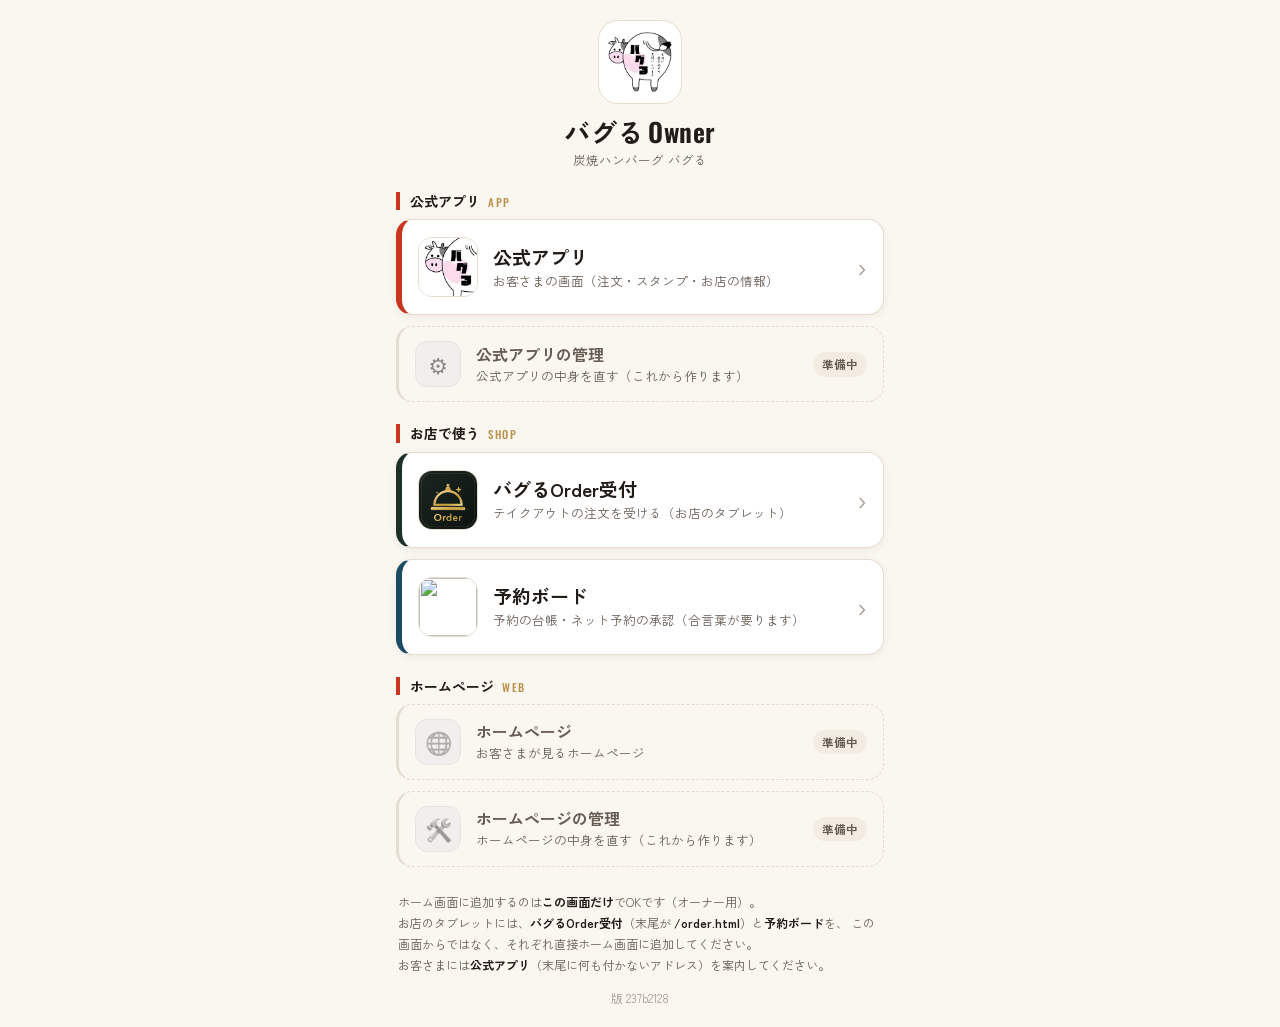
==== owner/index.html @ 52269efe "公開 2026-10-30 16:15（版 237b2128）" ====
<!DOCTYPE html>
<html lang="ja">
<head>
<meta charset="UTF-8">
<meta name="viewport" content="width=device-width, initial-scale=1, viewport-fit=cover">
<meta name="robots" content="noindex, nofollow">   <!-- 試作のあいだは検索に出さない（公式アプリと同じ。2026-10-29 決定） -->
<meta name="apple-mobile-web-app-capable" content="yes">
<meta name="mobile-web-app-capable" content="yes">
<meta name="apple-mobile-web-app-status-bar-style" content="black-translucent">
<meta name="apple-mobile-web-app-title" content="バグる Owner">
<meta name="theme-color" content="#1f1916">
<link rel="manifest" href="manifest.json">
<link rel="apple-touch-icon" href="img/owner-icon-180.png">
<link rel="icon" type="image/png" sizes="64x64" href="img/owner-icon-64.png">
<title>バグる Owner｜炭焼ハンバーグ バグる</title>
<!-- 字の形は公式アプリ・ホームページと同じ。読めないときは、スマホの字で出る -->
<link rel="preconnect" href="https://fonts.googleapis.com">
<link rel="preconnect" href="https://fonts.gstatic.com" crossorigin>
<link rel="stylesheet" href="https://fonts.googleapis.com/css2?family=Oswald:wght@500;600&family=Zen+Kaku+Gothic+New:wght@400;500;700&display=swap">
<style>
/* ============================================================
 *  バグる Owner（ホーム画面のフォルダ代わり）
 *  T3 Owner（T3Works/owner/）と同じ考え方。ここから、バグるのアプリを開きます。
 *  ★見た目はこのファイルだけで完結させる（公式アプリの css/app.css は読まない。
 *    あちらを直したときに、この画面が崩れないように）。色の値は css/app.css の :root と同じ
 * ============================================================ */
:root {
  --coal: #1f1916;
  --cream: #faf6f0;
  --paper: #ffffff;
  --brass: #b8914b;
  --ember: #c7361d;
  --ink: #221c18;
  --sub: #675d55;
  --weak: #a3988e;
  --line: #e6dccf;
  --soft: #f3ece2;
  --jp: "Zen Kaku Gothic New", "Hiragino Sans", "Hiragino Kaku Gothic ProN", "Noto Sans JP", "Yu Gothic", system-ui, sans-serif;
  --en: "Oswald", "Zen Kaku Gothic New", "Hiragino Sans", sans-serif;
}
* { box-sizing: border-box; -webkit-tap-highlight-color: transparent; }
html, body { margin: 0; }
/* 画面の真ん中に置きます。
   iPhone の上端（ノッチ／ダイナミックアイランド）に食い込まないよう、safe-area-inset 分の余白を必ず空けます */
body {
  min-height: 100dvh;
  display: flex;
  padding: calc(env(safe-area-inset-top) + 20px) 0 calc(env(safe-area-inset-bottom) + 20px);
  background: var(--cream);
  color: var(--ink);
  font-family: var(--jp);
  font-size: 15px;
  line-height: 1.6;
  -webkit-font-smoothing: antialiased;
}
/* margin:auto は、中身が画面より高くなっても上が切れない中央寄せです */
.hub { margin: auto; width: 100%; max-width: 520px; padding: 0 16px; }

.hub__head { text-align: center; margin-bottom: 22px; }
.hub__logo {
  width: 84px; height: 84px; margin: 0 auto 12px;
  display: flex; align-items: center; justify-content: center;
  background: var(--paper); border: 1px solid var(--line); border-radius: 20px;
  overflow: hidden;
}
.hub__logo img { width: 78%; height: 78%; object-fit: contain; }
.hub__title { margin: 0; font-family: var(--en); font-size: 26px; font-weight: 600; letter-spacing: .02em; line-height: 1.2; }
.hub__title b { font-family: var(--jp); font-weight: 700; margin-right: .18em; }
.hub__shop { margin: 3px 0 0; font-size: 12.5px; color: var(--sub); }

/* まとまりの見出し（公式アプリ・お店・ホームページ）。赤い縦の線と、右に小さな英字は公式アプリと同じ印 */
.hub__group { margin: 22px 0 9px; display: flex; align-items: baseline; gap: 8px;
  padding-left: 10px; border-left: 4px solid var(--ember); font-size: 14px; font-weight: 700; line-height: 1.3; }
.hub__group::after { content: attr(data-en); font-family: var(--en); font-size: 11px; font-weight: 500;
  letter-spacing: .14em; color: var(--brass); }

.hub__list { list-style: none; margin: 0; padding: 0; display: flex; flex-direction: column; gap: 11px; }
.hub-card {
  display: flex; align-items: center; gap: 15px; width: 100%;
  min-height: 96px; padding: 16px 16px;
  background: var(--paper);
  border: 1px solid var(--line);
  border-left: 6px solid var(--card-color);
  border-radius: 16px; box-shadow: 0 2px 8px rgba(31, 25, 22, .06);
  color: var(--ink); text-align: left; text-decoration: none;
}
a.hub-card:active { background: var(--soft); }
.hub-card__icon {
  flex: 0 0 auto; width: 60px; height: 60px;
  background: var(--paper); border: 1px solid var(--line); border-radius: 14px;
  overflow: hidden;
}
.hub-card__icon img { width: 100%; height: 100%; object-fit: contain; display: block; }
.hub-card__icon--mark { display: flex; align-items: center; justify-content: center; font-size: 28px; }
.hub-card__text { flex: 1 1 auto; min-width: 0; display: flex; flex-direction: column; gap: 3px; }
.hub-card__name { font-size: 19px; font-weight: 700; line-height: 1.25; }
.hub-card__sub { font-size: 12.5px; color: var(--sub); line-height: 1.45; }
/* 名前と説明は、<wbr> を置いた言葉の区切りでだけ折り返します。
   置かないと「お店／のタブレット」「合／言葉」のように、言葉の途中で切れます。
   区切りの間が画面より長いとき（幅の狭いスマホ）だけは、どこででも折り返します（はみ出さないように） */
.hub-card__name, .hub-card__sub { word-break: keep-all; overflow-wrap: anywhere; }
.hub-card__arrow { flex: 0 0 auto; font-size: 26px; color: var(--weak); line-height: 1; }

/* まだできていないアプリ。押せないので、薄くして「準備中」の札を出す。
   できたら <div class="hub-card is-soon"> を <a class="hub-card" href="…"> に変えて、札を矢印（›）に替える */
.hub-card.is-soon { min-height: 76px; padding: 12px 16px; background: transparent; box-shadow: none;
  border-style: dashed; border-left-style: solid; border-left-color: var(--line); color: var(--sub); }
.hub-card.is-soon .hub-card__icon { width: 46px; height: 46px; border-radius: 12px; font-size: 22px;
  background: var(--soft); filter: grayscale(1); opacity: .7; }
.hub-card.is-soon .hub-card__name { font-size: 16px; }
.hub-card__soon { flex: 0 0 auto; padding: 3px 9px; border-radius: 99px; background: var(--soft);
  font-size: 11.5px; font-weight: 700; color: var(--sub); white-space: nowrap; }

.hub__note { margin: 24px 2px 0; font-size: 12px; color: var(--sub); line-height: 1.75; }
.hub__note b { color: var(--ink); }
.hub__foot { margin: 14px 0 0; text-align: center; font-size: 11.5px; color: var(--weak);
  font-variant-numeric: tabular-nums; }
</style>
</head>
<body>

<main class="hub">
  <div class="hub__head">
    <div class="hub__logo"><img src="../img/logo.png" alt=""></div>
    <h1 class="hub__title"><b>バグる</b>Owner</h1>
    <p class="hub__shop">炭焼ハンバーグ バグる</p>
  </div>

  <!-- ★カードの行き先には ?from=owner を付ける（T3 Owner と同じ印）。
       それぞれのアプリが「ここから来た」と分かれば、ホームに戻るボタンを出せる。
       予約ボードは別の公開先（t3dining/baguru-yoyaku）なので、行き先は公開先のアドレスで書き、
       この Mac で開いたときだけ data-local の場所に差し替える（下の <script>）。 -->

  <h2 class="hub__group" data-en="APP">公式アプリ</h2>
  <ul class="hub__list">
    <li>
      <a class="hub-card" href="../index.html?from=owner" style="--card-color:#c7361d">
        <span class="hub-card__icon"><img src="../img/icon-192.png" alt=""></span>
        <span class="hub-card__text">
          <span class="hub-card__name">公式アプリ</span>
          <span class="hub-card__sub">お客さまの<wbr>画面<wbr>（注文・<wbr>スタンプ・<wbr>お店の<wbr>情報）</span>
        </span>
        <span class="hub-card__arrow" aria-hidden="true">›</span>
      </a>
    </li>
    <li>
      <!-- 公式アプリの管理（別のセッションで作る）。できたら <a> にして行き先を入れる -->
      <div class="hub-card is-soon" aria-disabled="true">
        <span class="hub-card__icon hub-card__icon--mark" aria-hidden="true">⚙️</span>
        <span class="hub-card__text">
          <span class="hub-card__name">公式アプリの<wbr>管理</span>
          <span class="hub-card__sub">公式アプリの<wbr>中身を<wbr>直す<wbr>（これから<wbr>作ります）</span>
        </span>
        <span class="hub-card__soon">準備中</span>
      </div>
    </li>
  </ul>

  <h2 class="hub__group" data-en="SHOP">お店で使う</h2>
  <ul class="hub__list">
    <li>
      <a class="hub-card" href="../order.html?from=owner" style="--card-color:#1d3128">
        <span class="hub-card__icon"><img src="../img/store-icon-192.png" alt=""></span>
        <span class="hub-card__text">
          <span class="hub-card__name">バグる<wbr>Order受付</span>
          <span class="hub-card__sub">テイクアウトの<wbr>注文を<wbr>受ける<wbr>（お店の<wbr>タブレット）</span>
        </span>
        <span class="hub-card__arrow" aria-hidden="true">›</span>
      </a>
    </li>
    <li>
      <a class="hub-card" href="https://t3dining.github.io/baguru-yoyaku/?from=owner"
         data-local="../予約ボード/board/index.html?from=owner" style="--card-color:#1b4a63">
        <span class="hub-card__icon"><img src="https://t3dining.github.io/baguru-yoyaku/icon-192.png"
              data-local="../予約ボード/board/icon-192.png" alt=""></span>
        <span class="hub-card__text">
          <span class="hub-card__name">予約ボード</span>
          <span class="hub-card__sub">予約の<wbr>台帳・<wbr>ネット予約の<wbr>承認<wbr>（合言葉が<wbr>要ります）</span>
        </span>
        <span class="hub-card__arrow" aria-hidden="true">›</span>
      </a>
    </li>
  </ul>

  <h2 class="hub__group" data-en="WEB">ホームページ</h2>
  <ul class="hub__list">
    <li>
      <!-- ホームページ（ホームページ/。セッション「バグる HP」）。公開したら <a> にして行き先を入れる -->
      <div class="hub-card is-soon" aria-disabled="true">
        <span class="hub-card__icon hub-card__icon--mark" aria-hidden="true">🌐</span>
        <span class="hub-card__text">
          <span class="hub-card__name">ホームページ</span>
          <span class="hub-card__sub">お客さまが<wbr>見る<wbr>ホームページ</span>
        </span>
        <span class="hub-card__soon">準備中</span>
      </div>
    </li>
    <li>
      <!-- ホームページの管理画面。できたら <a> にして行き先を入れる -->
      <div class="hub-card is-soon" aria-disabled="true">
        <span class="hub-card__icon hub-card__icon--mark" aria-hidden="true">🛠️</span>
        <span class="hub-card__text">
          <span class="hub-card__name">ホームページの<wbr>管理</span>
          <span class="hub-card__sub">ホームページの<wbr>中身を<wbr>直す<wbr>（これから<wbr>作ります）</span>
        </span>
        <span class="hub-card__soon">準備中</span>
      </div>
    </li>
  </ul>

  <p class="hub__note">
    ホーム画面に追加するのは<b>この画面だけ</b>でOKです（オーナー用）。<br>
    お店のタブレットには、<b>バグるOrder受付</b>（末尾が <b>/order.html</b>）と<b>予約ボード</b>を、
    この画面からではなく、それぞれ直接ホーム画面に追加してください。<br>
    お客さまには<b>公式アプリ</b>（末尾に何も付かないアドレス）を案内してください。
  </p>
  <p class="hub__foot" id="hubFoot"></p>
</main>

<script>
  // この Mac で開いたとき（localhost）は、予約ボードを手元のフォルダから開きます。
  // アドレスに ?test を付けて開いたときは、行き先にも ?test を付けます
  // （公式アプリ・Order受付・予約ボードが、にせの受け口につなぎます。本物に送らないため）
  var LOCAL = /^(localhost|127\.0\.0\.1)$/.test(location.hostname);
  var TEST = LOCAL && /[?&]test\b/.test(location.search);
  if (LOCAL) {
    document.querySelectorAll('[data-local]').forEach(function (el) {
      el.setAttribute(el.tagName === 'IMG' ? 'src' : 'href', el.getAttribute('data-local'));
    });
  }
  if (TEST) {
    document.querySelectorAll('a.hub-card').forEach(function (a) {
      var url = new URL(a.getAttribute('href'), location.href);
      url.searchParams.set('test', '');
      a.href = url.href;
    });
  }

  // 戻り先（この画面のアドレス）を、この画面のタブの中だけに控えます（sessionStorage の bg.owner）。
  // 公式アプリ・Order受付・予約ボードは公開先も場所もばらばらなので、ホームに戻るボタンを付けるときは、
  // ここを読めば、どのアプリからでも同じ書き方で戻れます（?test を付けて開いたときも、そのまま戻る）
  try { sessionStorage.setItem('bg.owner', location.href.split('#')[0]); } catch (e) {}

  // 公開先の版（公開の道具が書く ../version.json）を下に出します。どの版が入っているかの確認用。
  // この Mac の中には version.json が無いので、読みにいきません
  if (!LOCAL) fetch('../version.json', { cache: 'no-store' })
    .then(function (r) { return r.ok ? r.json() : null; })
    .then(function (v) { if (v && v.version) document.getElementById('hubFoot').textContent = '版 ' + v.version; })
    .catch(function () {});
</script>

</body>
</html>
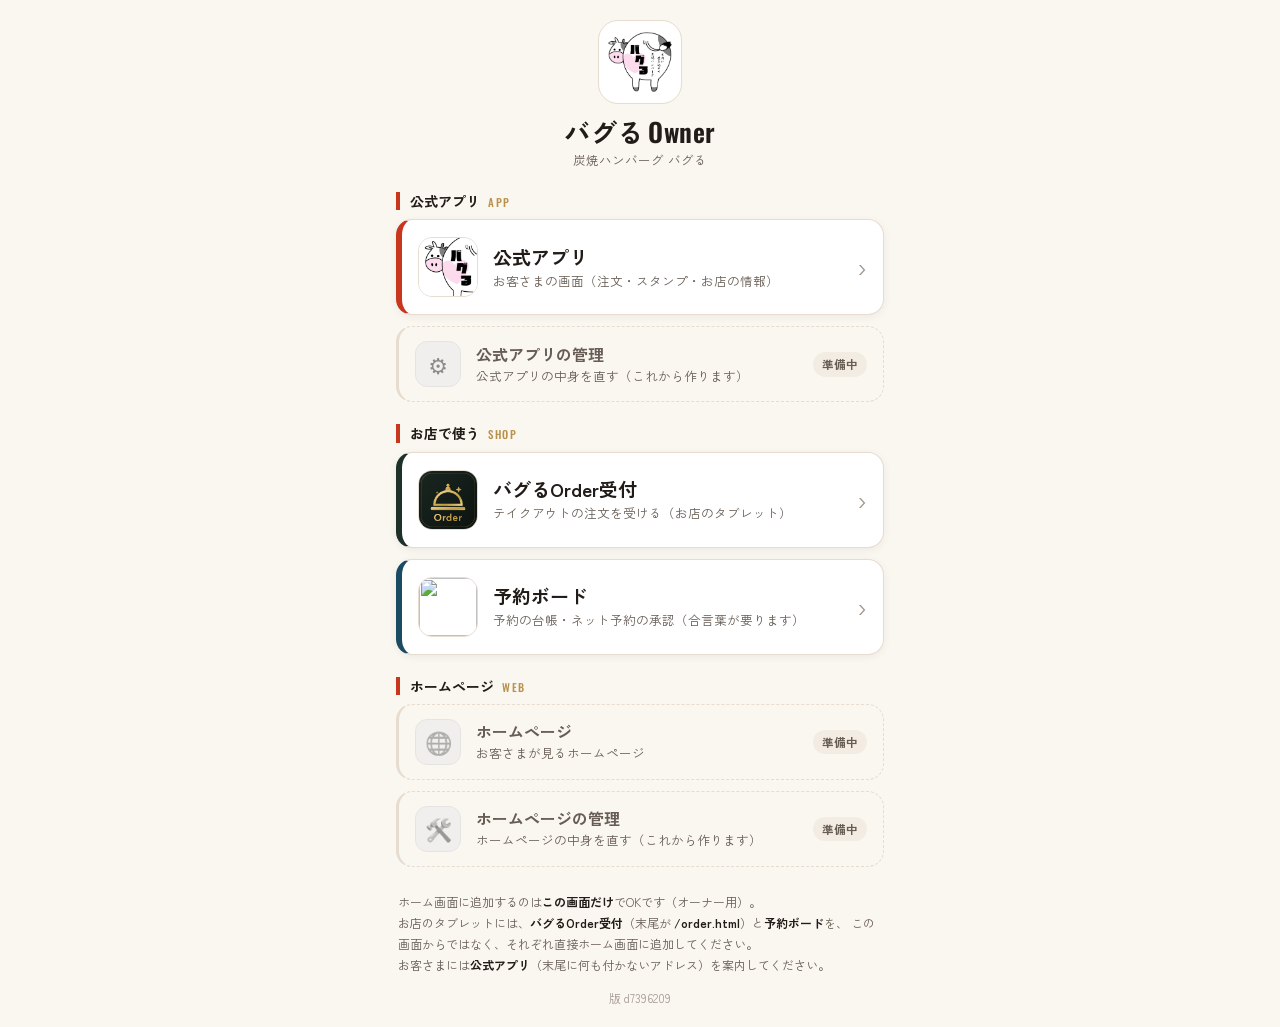
==== commit 07fe6399: "公開 2026-10-30 16:46（版 d7396209）" ====
--- a/owner/index.html
+++ b/owner/index.html
@@ -9,7 +9,20 @@
 <meta name="apple-mobile-web-app-status-bar-style" content="black-translucent">
 <meta name="apple-mobile-web-app-title" content="バグる Owner">
 <meta name="theme-color" content="#1f1916">
-<link rel="manifest" href="manifest.json">
+<script>
+  // ホーム画面の設定（manifest）を、ブラウザで選びます（2026-10-30。くわしくは README の「範囲（scope）」）
+  //   Chrome の仲間（Mac・Android の Chrome、Edge）… manifest.json（scope は ./ ＝ owner/ だけ）。
+  //     公式アプリの範囲（/baguru-app/）より狭くしないと、公式アプリの窓の中で開いてしまい、別のアプリとして入れられない
+  //   それ以外（iPhone・iPad・Mac の Safari。iPhone の Chrome も中身は Safari）… manifest-safari.json（scope は / ＝ t3dining.github.io 全体）。
+  //     Safari は、ほかのアプリと範囲が重なっても困らない。範囲を広くしないと、予約ボード（/baguru-yoyaku/）がブラウザの枠つきで開く
+  //   見分けは navigator.userAgentData（Chrome の仲間にだけある。iPhone の Chrome には無い）
+  (function () {
+    var link = document.createElement('link');
+    link.rel = 'manifest';
+    link.href = navigator.userAgentData ? 'manifest.json' : 'manifest-safari.json';
+    document.head.appendChild(link);
+  })();
+</script>
 <link rel="apple-touch-icon" href="img/owner-icon-180.png">
 <link rel="icon" type="image/png" sizes="64x64" href="img/owner-icon-64.png">
 <title>バグる Owner｜炭焼ハンバーグ バグる</title>
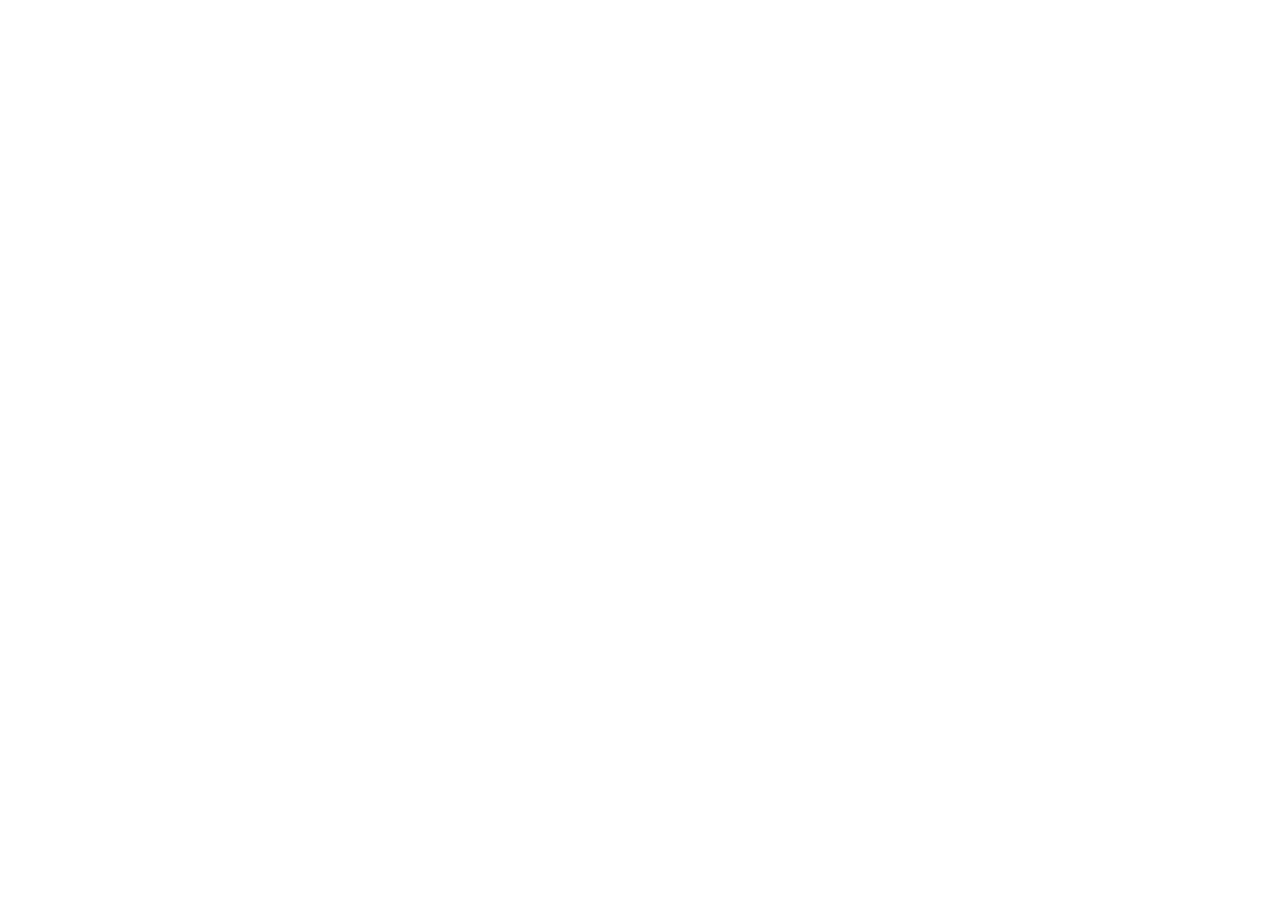
==== commit a30beb3a: "公開 2026-10-30 17:00（版 dbd06c35）" ====
--- a/owner/index.html
+++ b/owner/index.html
@@ -1,266 +1,17 @@
-<!DOCTYPE html>
+<!doctype html>
 <html lang="ja">
 <head>
-<meta charset="UTF-8">
-<meta name="viewport" content="width=device-width, initial-scale=1, viewport-fit=cover">
-<meta name="robots" content="noindex, nofollow">   <!-- 試作のあいだは検索に出さない（公式アプリと同じ。2026-10-29 決定） -->
-<meta name="apple-mobile-web-app-capable" content="yes">
-<meta name="mobile-web-app-capable" content="yes">
-<meta name="apple-mobile-web-app-status-bar-style" content="black-translucent">
-<meta name="apple-mobile-web-app-title" content="バグる Owner">
-<meta name="theme-color" content="#1f1916">
-<script>
-  // ホーム画面の設定（manifest）を、ブラウザで選びます（2026-10-30。くわしくは README の「範囲（scope）」）
-  //   Chrome の仲間（Mac・Android の Chrome、Edge）… manifest.json（scope は ./ ＝ owner/ だけ）。
-  //     公式アプリの範囲（/baguru-app/）より狭くしないと、公式アプリの窓の中で開いてしまい、別のアプリとして入れられない
-  //   それ以外（iPhone・iPad・Mac の Safari。iPhone の Chrome も中身は Safari）… manifest-safari.json（scope は / ＝ t3dining.github.io 全体）。
-  //     Safari は、ほかのアプリと範囲が重なっても困らない。範囲を広くしないと、予約ボード（/baguru-yoyaku/）がブラウザの枠つきで開く
-  //   見分けは navigator.userAgentData（Chrome の仲間にだけある。iPhone の Chrome には無い）
-  (function () {
-    var link = document.createElement('link');
-    link.rel = 'manifest';
-    link.href = navigator.userAgentData ? 'manifest.json' : 'manifest-safari.json';
-    document.head.appendChild(link);
-  })();
-</script>
-<link rel="apple-touch-icon" href="img/owner-icon-180.png">
-<link rel="icon" type="image/png" sizes="64x64" href="img/owner-icon-64.png">
-<title>バグる Owner｜炭焼ハンバーグ バグる</title>
-<!-- 字の形は公式アプリ・ホームページと同じ。読めないときは、スマホの字で出る -->
-<link rel="preconnect" href="https://fonts.googleapis.com">
-<link rel="preconnect" href="https://fonts.gstatic.com" crossorigin>
-<link rel="stylesheet" href="https://fonts.googleapis.com/css2?family=Oswald:wght@500;600&family=Zen+Kaku+Gothic+New:wght@400;500;700&display=swap">
-<style>
-/* ============================================================
- *  バグる Owner（ホーム画面のフォルダ代わり）
- *  T3 Owner（T3Works/owner/）と同じ考え方。ここから、バグるのアプリを開きます。
- *  ★見た目はこのファイルだけで完結させる（公式アプリの css/app.css は読まない。
- *    あちらを直したときに、この画面が崩れないように）。色の値は css/app.css の :root と同じ
- * ============================================================ */
-:root {
-  --coal: #1f1916;
-  --cream: #faf6f0;
-  --paper: #ffffff;
-  --brass: #b8914b;
-  --ember: #c7361d;
-  --ink: #221c18;
-  --sub: #675d55;
-  --weak: #a3988e;
-  --line: #e6dccf;
-  --soft: #f3ece2;
-  --jp: "Zen Kaku Gothic New", "Hiragino Sans", "Hiragino Kaku Gothic ProN", "Noto Sans JP", "Yu Gothic", system-ui, sans-serif;
-  --en: "Oswald", "Zen Kaku Gothic New", "Hiragino Sans", sans-serif;
-}
-* { box-sizing: border-box; -webkit-tap-highlight-color: transparent; }
-html, body { margin: 0; }
-/* 画面の真ん中に置きます。
-   iPhone の上端（ノッチ／ダイナミックアイランド）に食い込まないよう、safe-area-inset 分の余白を必ず空けます */
-body {
-  min-height: 100dvh;
-  display: flex;
-  padding: calc(env(safe-area-inset-top) + 20px) 0 calc(env(safe-area-inset-bottom) + 20px);
-  background: var(--cream);
-  color: var(--ink);
-  font-family: var(--jp);
-  font-size: 15px;
-  line-height: 1.6;
-  -webkit-font-smoothing: antialiased;
-}
-/* margin:auto は、中身が画面より高くなっても上が切れない中央寄せです */
-.hub { margin: auto; width: 100%; max-width: 520px; padding: 0 16px; }
-
-.hub__head { text-align: center; margin-bottom: 22px; }
-.hub__logo {
-  width: 84px; height: 84px; margin: 0 auto 12px;
-  display: flex; align-items: center; justify-content: center;
-  background: var(--paper); border: 1px solid var(--line); border-radius: 20px;
-  overflow: hidden;
-}
-.hub__logo img { width: 78%; height: 78%; object-fit: contain; }
-.hub__title { margin: 0; font-family: var(--en); font-size: 26px; font-weight: 600; letter-spacing: .02em; line-height: 1.2; }
-.hub__title b { font-family: var(--jp); font-weight: 700; margin-right: .18em; }
-.hub__shop { margin: 3px 0 0; font-size: 12.5px; color: var(--sub); }
-
-/* まとまりの見出し（公式アプリ・お店・ホームページ）。赤い縦の線と、右に小さな英字は公式アプリと同じ印 */
-.hub__group { margin: 22px 0 9px; display: flex; align-items: baseline; gap: 8px;
-  padding-left: 10px; border-left: 4px solid var(--ember); font-size: 14px; font-weight: 700; line-height: 1.3; }
-.hub__group::after { content: attr(data-en); font-family: var(--en); font-size: 11px; font-weight: 500;
-  letter-spacing: .14em; color: var(--brass); }
-
-.hub__list { list-style: none; margin: 0; padding: 0; display: flex; flex-direction: column; gap: 11px; }
-.hub-card {
-  display: flex; align-items: center; gap: 15px; width: 100%;
-  min-height: 96px; padding: 16px 16px;
-  background: var(--paper);
-  border: 1px solid var(--line);
-  border-left: 6px solid var(--card-color);
-  border-radius: 16px; box-shadow: 0 2px 8px rgba(31, 25, 22, .06);
-  color: var(--ink); text-align: left; text-decoration: none;
-}
-a.hub-card:active { background: var(--soft); }
-.hub-card__icon {
-  flex: 0 0 auto; width: 60px; height: 60px;
-  background: var(--paper); border: 1px solid var(--line); border-radius: 14px;
-  overflow: hidden;
-}
-.hub-card__icon img { width: 100%; height: 100%; object-fit: contain; display: block; }
-.hub-card__icon--mark { display: flex; align-items: center; justify-content: center; font-size: 28px; }
-.hub-card__text { flex: 1 1 auto; min-width: 0; display: flex; flex-direction: column; gap: 3px; }
-.hub-card__name { font-size: 19px; font-weight: 700; line-height: 1.25; }
-.hub-card__sub { font-size: 12.5px; color: var(--sub); line-height: 1.45; }
-/* 名前と説明は、<wbr> を置いた言葉の区切りでだけ折り返します。
-   置かないと「お店／のタブレット」「合／言葉」のように、言葉の途中で切れます。
-   区切りの間が画面より長いとき（幅の狭いスマホ）だけは、どこででも折り返します（はみ出さないように） */
-.hub-card__name, .hub-card__sub { word-break: keep-all; overflow-wrap: anywhere; }
-.hub-card__arrow { flex: 0 0 auto; font-size: 26px; color: var(--weak); line-height: 1; }
-
-/* まだできていないアプリ。押せないので、薄くして「準備中」の札を出す。
-   できたら <div class="hub-card is-soon"> を <a class="hub-card" href="…"> に変えて、札を矢印（›）に替える */
-.hub-card.is-soon { min-height: 76px; padding: 12px 16px; background: transparent; box-shadow: none;
-  border-style: dashed; border-left-style: solid; border-left-color: var(--line); color: var(--sub); }
-.hub-card.is-soon .hub-card__icon { width: 46px; height: 46px; border-radius: 12px; font-size: 22px;
-  background: var(--soft); filter: grayscale(1); opacity: .7; }
-.hub-card.is-soon .hub-card__name { font-size: 16px; }
-.hub-card__soon { flex: 0 0 auto; padding: 3px 9px; border-radius: 99px; background: var(--soft);
-  font-size: 11.5px; font-weight: 700; color: var(--sub); white-space: nowrap; }
-
-.hub__note { margin: 24px 2px 0; font-size: 12px; color: var(--sub); line-height: 1.75; }
-.hub__note b { color: var(--ink); }
-.hub__foot { margin: 14px 0 0; text-align: center; font-size: 11.5px; color: var(--weak);
-  font-variant-numeric: tabular-nums; }
-</style>
+<meta charset="utf-8">
+<meta name="viewport" content="width=device-width, initial-scale=1">
+<meta name="robots" content="noindex, nofollow">
+<!-- バグる Owner は 2026-10-30 に https://t3dining.github.io/baguru-owner/ へ移った（公式アプリの範囲 /baguru-app/ の外へ）。
+     前のアドレス（/baguru-app/owner/）を開いたら、そちらへ送る。各アプリの「🏠 ホーム」の控えのアドレスも、ここに来ることがある。
+     公開の道具（道具/公開する.py の public_path）が、公開先の owner/index.html として出す -->
+<title>バグる Owner</title>
+<script>location.replace('https://t3dining.github.io/baguru-owner/' + location.search + location.hash);</script>
+<meta http-equiv="refresh" content="0; url=https://t3dining.github.io/baguru-owner/">
 </head>
 <body>
-
-<main class="hub">
-  <div class="hub__head">
-    <div class="hub__logo"><img src="../img/logo.png" alt=""></div>
-    <h1 class="hub__title"><b>バグる</b>Owner</h1>
-    <p class="hub__shop">炭焼ハンバーグ バグる</p>
-  </div>
-
-  <!-- ★カードの行き先には ?from=owner を付ける（T3 Owner と同じ印）。
-       それぞれのアプリが「ここから来た」と分かれば、ホームに戻るボタンを出せる。
-       予約ボードは別の公開先（t3dining/baguru-yoyaku）なので、行き先は公開先のアドレスで書き、
-       この Mac で開いたときだけ data-local の場所に差し替える（下の <script>）。 -->
-
-  <h2 class="hub__group" data-en="APP">公式アプリ</h2>
-  <ul class="hub__list">
-    <li>
-      <a class="hub-card" href="../index.html?from=owner" style="--card-color:#c7361d">
-        <span class="hub-card__icon"><img src="../img/icon-192.png" alt=""></span>
-        <span class="hub-card__text">
-          <span class="hub-card__name">公式アプリ</span>
-          <span class="hub-card__sub">お客さまの<wbr>画面<wbr>（注文・<wbr>スタンプ・<wbr>お店の<wbr>情報）</span>
-        </span>
-        <span class="hub-card__arrow" aria-hidden="true">›</span>
-      </a>
-    </li>
-    <li>
-      <!-- 公式アプリの管理（別のセッションで作る）。できたら <a> にして行き先を入れる -->
-      <div class="hub-card is-soon" aria-disabled="true">
-        <span class="hub-card__icon hub-card__icon--mark" aria-hidden="true">⚙️</span>
-        <span class="hub-card__text">
-          <span class="hub-card__name">公式アプリの<wbr>管理</span>
-          <span class="hub-card__sub">公式アプリの<wbr>中身を<wbr>直す<wbr>（これから<wbr>作ります）</span>
-        </span>
-        <span class="hub-card__soon">準備中</span>
-      </div>
-    </li>
-  </ul>
-
-  <h2 class="hub__group" data-en="SHOP">お店で使う</h2>
-  <ul class="hub__list">
-    <li>
-      <a class="hub-card" href="../order.html?from=owner" style="--card-color:#1d3128">
-        <span class="hub-card__icon"><img src="../img/store-icon-192.png" alt=""></span>
-        <span class="hub-card__text">
-          <span class="hub-card__name">バグる<wbr>Order受付</span>
-          <span class="hub-card__sub">テイクアウトの<wbr>注文を<wbr>受ける<wbr>（お店の<wbr>タブレット）</span>
-        </span>
-        <span class="hub-card__arrow" aria-hidden="true">›</span>
-      </a>
-    </li>
-    <li>
-      <a class="hub-card" href="https://t3dining.github.io/baguru-yoyaku/?from=owner"
-         data-local="../予約ボード/board/index.html?from=owner" style="--card-color:#1b4a63">
-        <span class="hub-card__icon"><img src="https://t3dining.github.io/baguru-yoyaku/icon-192.png"
-              data-local="../予約ボード/board/icon-192.png" alt=""></span>
-        <span class="hub-card__text">
-          <span class="hub-card__name">予約ボード</span>
-          <span class="hub-card__sub">予約の<wbr>台帳・<wbr>ネット予約の<wbr>承認<wbr>（合言葉が<wbr>要ります）</span>
-        </span>
-        <span class="hub-card__arrow" aria-hidden="true">›</span>
-      </a>
-    </li>
-  </ul>
-
-  <h2 class="hub__group" data-en="WEB">ホームページ</h2>
-  <ul class="hub__list">
-    <li>
-      <!-- ホームページ（ホームページ/。セッション「バグる HP」）。公開したら <a> にして行き先を入れる -->
-      <div class="hub-card is-soon" aria-disabled="true">
-        <span class="hub-card__icon hub-card__icon--mark" aria-hidden="true">🌐</span>
-        <span class="hub-card__text">
-          <span class="hub-card__name">ホームページ</span>
-          <span class="hub-card__sub">お客さまが<wbr>見る<wbr>ホームページ</span>
-        </span>
-        <span class="hub-card__soon">準備中</span>
-      </div>
-    </li>
-    <li>
-      <!-- ホームページの管理画面。できたら <a> にして行き先を入れる -->
-      <div class="hub-card is-soon" aria-disabled="true">
-        <span class="hub-card__icon hub-card__icon--mark" aria-hidden="true">🛠️</span>
-        <span class="hub-card__text">
-          <span class="hub-card__name">ホームページの<wbr>管理</span>
-          <span class="hub-card__sub">ホームページの<wbr>中身を<wbr>直す<wbr>（これから<wbr>作ります）</span>
-        </span>
-        <span class="hub-card__soon">準備中</span>
-      </div>
-    </li>
-  </ul>
-
-  <p class="hub__note">
-    ホーム画面に追加するのは<b>この画面だけ</b>でOKです（オーナー用）。<br>
-    お店のタブレットには、<b>バグるOrder受付</b>（末尾が <b>/order.html</b>）と<b>予約ボード</b>を、
-    この画面からではなく、それぞれ直接ホーム画面に追加してください。<br>
-    お客さまには<b>公式アプリ</b>（末尾に何も付かないアドレス）を案内してください。
-  </p>
-  <p class="hub__foot" id="hubFoot"></p>
-</main>
-
-<script>
-  // この Mac で開いたとき（localhost）は、予約ボードを手元のフォルダから開きます。
-  // アドレスに ?test を付けて開いたときは、行き先にも ?test を付けます
-  // （公式アプリ・Order受付・予約ボードが、にせの受け口につなぎます。本物に送らないため）
-  var LOCAL = /^(localhost|127\.0\.0\.1)$/.test(location.hostname);
-  var TEST = LOCAL && /[?&]test\b/.test(location.search);
-  if (LOCAL) {
-    document.querySelectorAll('[data-local]').forEach(function (el) {
-      el.setAttribute(el.tagName === 'IMG' ? 'src' : 'href', el.getAttribute('data-local'));
-    });
-  }
-  if (TEST) {
-    document.querySelectorAll('a.hub-card').forEach(function (a) {
-      var url = new URL(a.getAttribute('href'), location.href);
-      url.searchParams.set('test', '');
-      a.href = url.href;
-    });
-  }
-
-  // 戻り先（この画面のアドレス）を、この画面のタブの中だけに控えます（sessionStorage の bg.owner）。
-  // 公式アプリ・Order受付・予約ボードは公開先も場所もばらばらなので、ホームに戻るボタンを付けるときは、
-  // ここを読めば、どのアプリからでも同じ書き方で戻れます（?test を付けて開いたときも、そのまま戻る）
-  try { sessionStorage.setItem('bg.owner', location.href.split('#')[0]); } catch (e) {}
-
-  // 公開先の版（公開の道具が書く ../version.json）を下に出します。どの版が入っているかの確認用。
-  // この Mac の中には version.json が無いので、読みにいきません
-  if (!LOCAL) fetch('../version.json', { cache: 'no-store' })
-    .then(function (r) { return r.ok ? r.json() : null; })
-    .then(function (v) { if (v && v.version) document.getElementById('hubFoot').textContent = '版 ' + v.version; })
-    .catch(function () {});
-</script>
-
+<p>バグる Owner は <a href="https://t3dining.github.io/baguru-owner/">新しいアドレス</a> に移りました。</p>
 </body>
 </html>
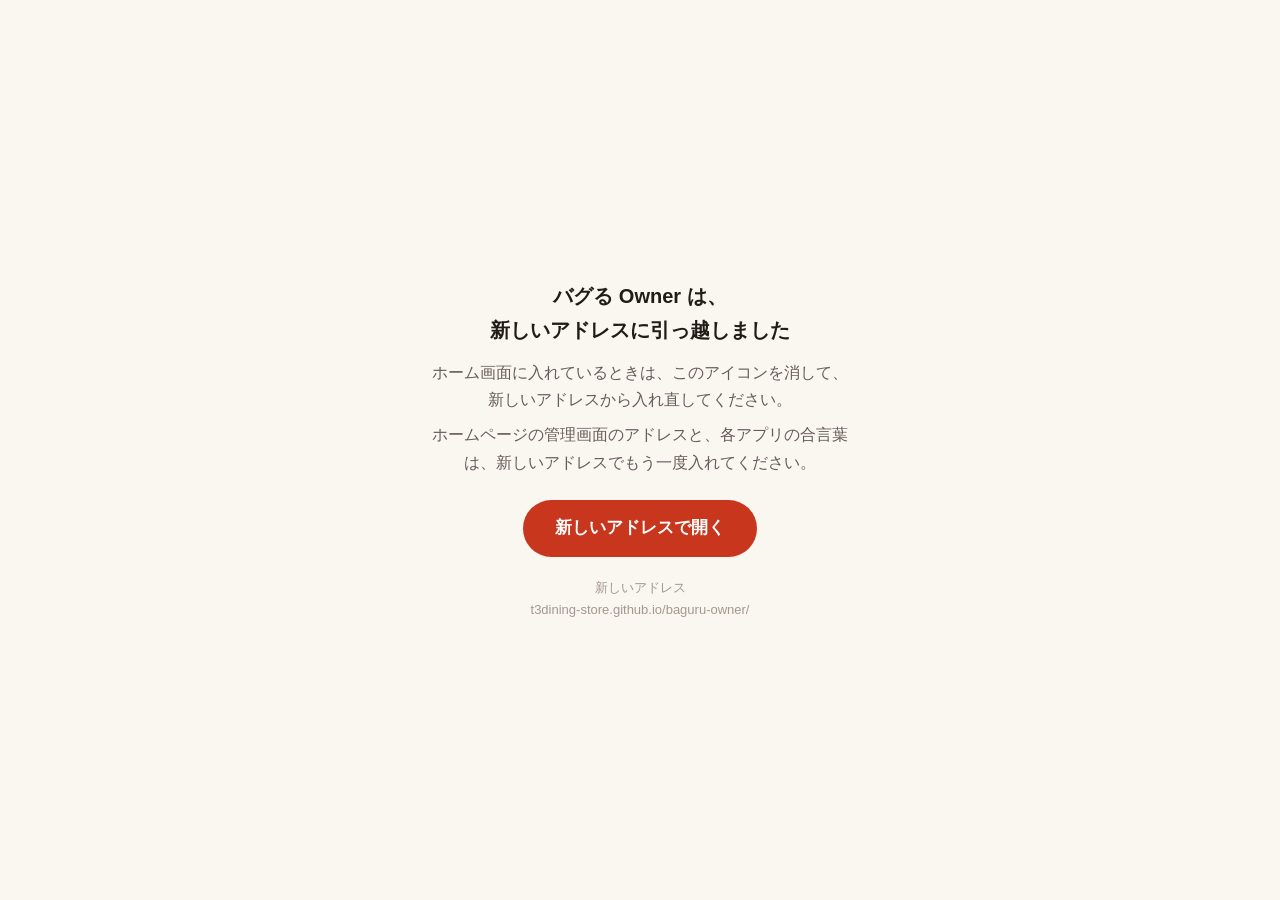
==== commit d31947d2: "公開 2026-11-05 04:29（版 4ad89065）" ====
--- a/owner/index.html
+++ b/owner/index.html
@@ -4,14 +4,36 @@
 <meta charset="utf-8">
 <meta name="viewport" content="width=device-width, initial-scale=1">
 <meta name="robots" content="noindex, nofollow">
-<!-- バグる Owner は 2026-10-30 に https://t3dining.github.io/baguru-owner/ へ移った（公式アプリの範囲 /baguru-app/ の外へ）。
-     前のアドレス（/baguru-app/owner/）を開いたら、そちらへ送る。各アプリの「🏠 ホーム」の控えのアドレスも、ここに来ることがある。
-     公開の道具（道具/公開する.py の public_path）が、公開先の owner/index.html として出す -->
+<!-- バグる Owner は https://t3dining-store.github.io/baguru-owner/ へ引っ越す（お店用アプリの引っ越し。../../お店用アプリの引っ越し.md）。
+     ★引っ越しの日まで出さない（用意だけ）。このファイルは、どの公開の一覧にも入っていないので、どこにも出ない。
+     ★となりの index.html は、いま公開中の「前の前の住所」（/baguru-app/owner/ → 今の Owner へ送るだけ）。引っ越しの日まで、そのままにする。
+     引っ越しの日に、このファイルを次の2か所に出す（どちらも前の保存場所 t3dining.github.io なので、中身は同じでよい）：
+       1. 前の公開先 t3dining/baguru-owner の index.html（https://t3dining.github.io/baguru-owner/）
+       2. となりの index.html と入れ替える（公式アプリの公開先の owner/index.html。https://t3dining.github.io/baguru-app/owner/）
+     開いたら、ここに残ったお店の保存を消して、新しいアドレスへのボタンを出す。★自動では移らない（ホーム画面のアイコンを入れ直してもらうため） -->
 <title>バグる Owner</title>
-<script>location.replace('https://t3dining.github.io/baguru-owner/' + location.search + location.hash);</script>
-<meta http-equiv="refresh" content="0; url=https://t3dining.github.io/baguru-owner/">
+<script>
+  (function () {
+    // ★名前を1つずつ消す（bg. で始まる名前は、公式アプリのお客様の保存にも使っている。まとめて消さない）。
+    // Owner の古いアイコンしか開かない端末もあるので、ここで、お店のアプリが残した保存を全部消す（計画書の「古い場所で消すもの」の表）。
+    // bg.owner は公式アプリの 🏠 も読んでいたが、引っ越しの日には、公式アプリはアドレスの印だけで戻る形に直っている（段階2の3）
+    var KEYS = ['baguru.daicho.pin', 'baguru.line.screen', 'bg.hpAdmin', 'baguru.yoyaku.owner', 'baguru.yoyaku.view',
+                'baguru.daicho.seen', 'baguru.daicho.sound', 'baguru.daicho.shell',   // shell には今日の予約の控え（お客様のお名前）が入る
+                'bg.cookRung', 'bg.hub', 'bg.owner'];
+    KEYS.forEach(function (k) {
+      try { localStorage.removeItem(k); } catch (e) {}
+      try { sessionStorage.removeItem(k); } catch (e) {}
+    });
+  })();
+</script>
 </head>
-<body>
-<p>バグる Owner は <a href="https://t3dining.github.io/baguru-owner/">新しいアドレス</a> に移りました。</p>
+<body style="margin:0;min-height:100vh;display:grid;place-items:center;padding:24px;box-sizing:border-box;background:#faf6f0;color:#221c18;font-family:'Hiragino Sans','Hiragino Kaku Gothic ProN',sans-serif;text-align:center;line-height:1.7">
+<div style="max-width:420px">
+  <p style="font-size:20px;font-weight:700;margin:0 0 12px">バグる Owner は、<br>新しいアドレスに引っ越しました</p>
+  <p style="margin:0 0 8px;color:#675d55">ホーム画面に入れているときは、このアイコンを消して、新しいアドレスから入れ直してください。</p>
+  <p style="margin:0 0 24px;color:#675d55">ホームページの管理画面のアドレスと、各アプリの合言葉は、新しいアドレスでもう一度入れてください。</p>
+  <a href="https://t3dining-store.github.io/baguru-owner/" style="display:inline-block;padding:14px 32px;border-radius:999px;background:#c7361d;color:#fff;font-size:17px;font-weight:700;text-decoration:none">新しいアドレスで開く</a>
+  <p style="margin:20px 0 0;font-size:13px;color:#a3988e;">新しいアドレス<br>t3dining-store.github.io/baguru-owner/</p>
+</div>
 </body>
 </html>
